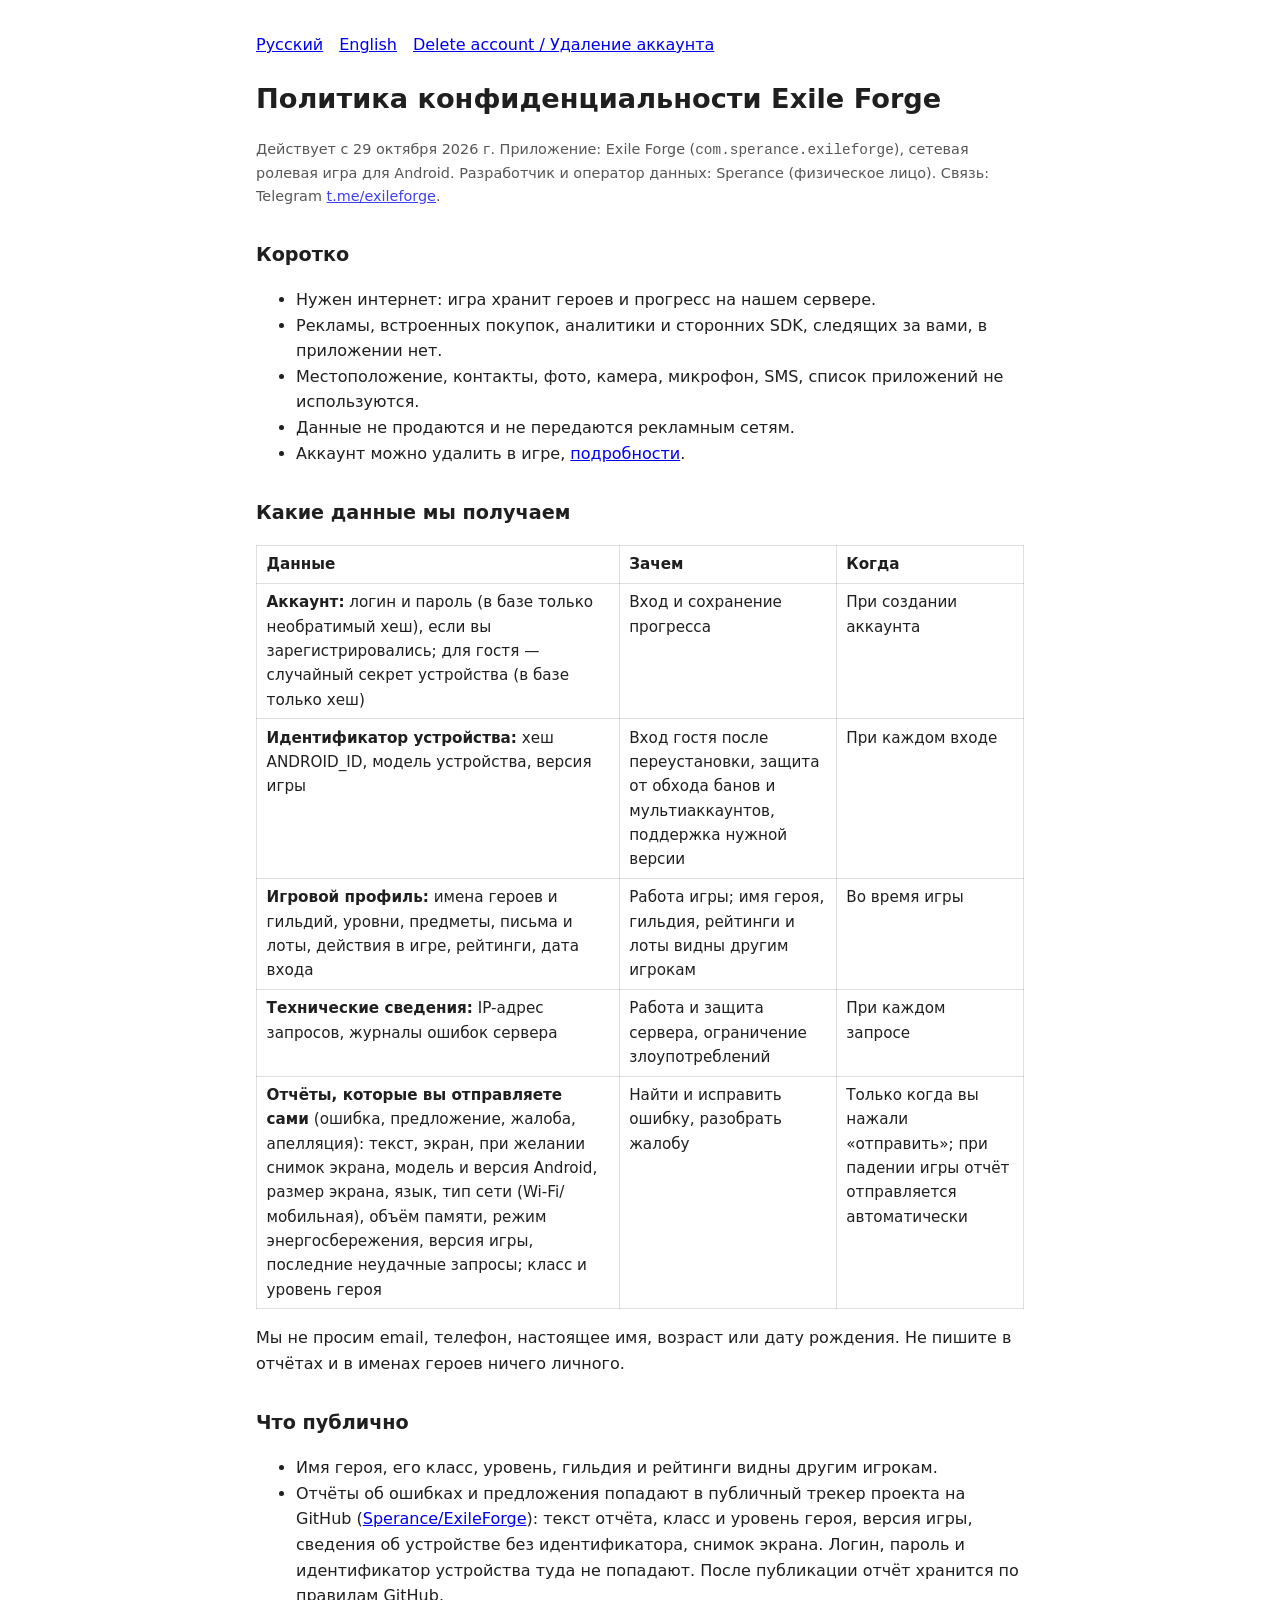
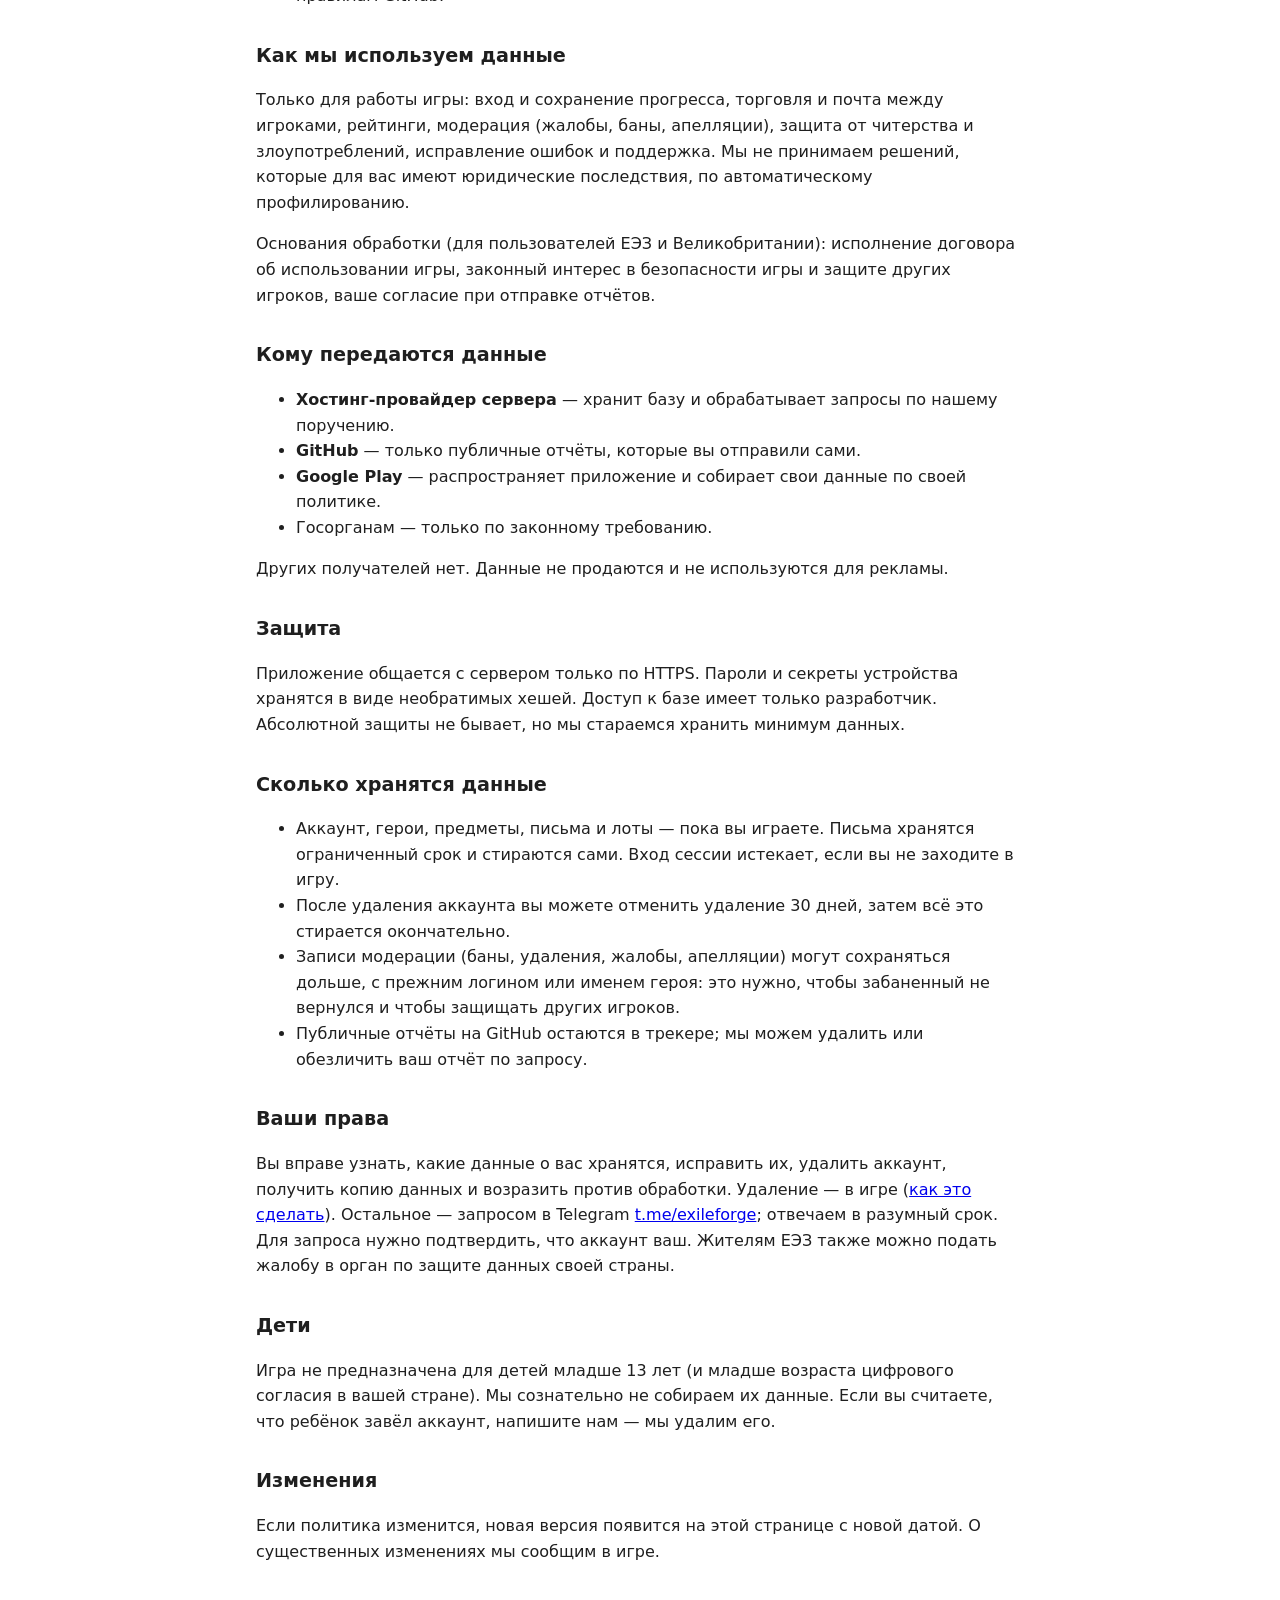
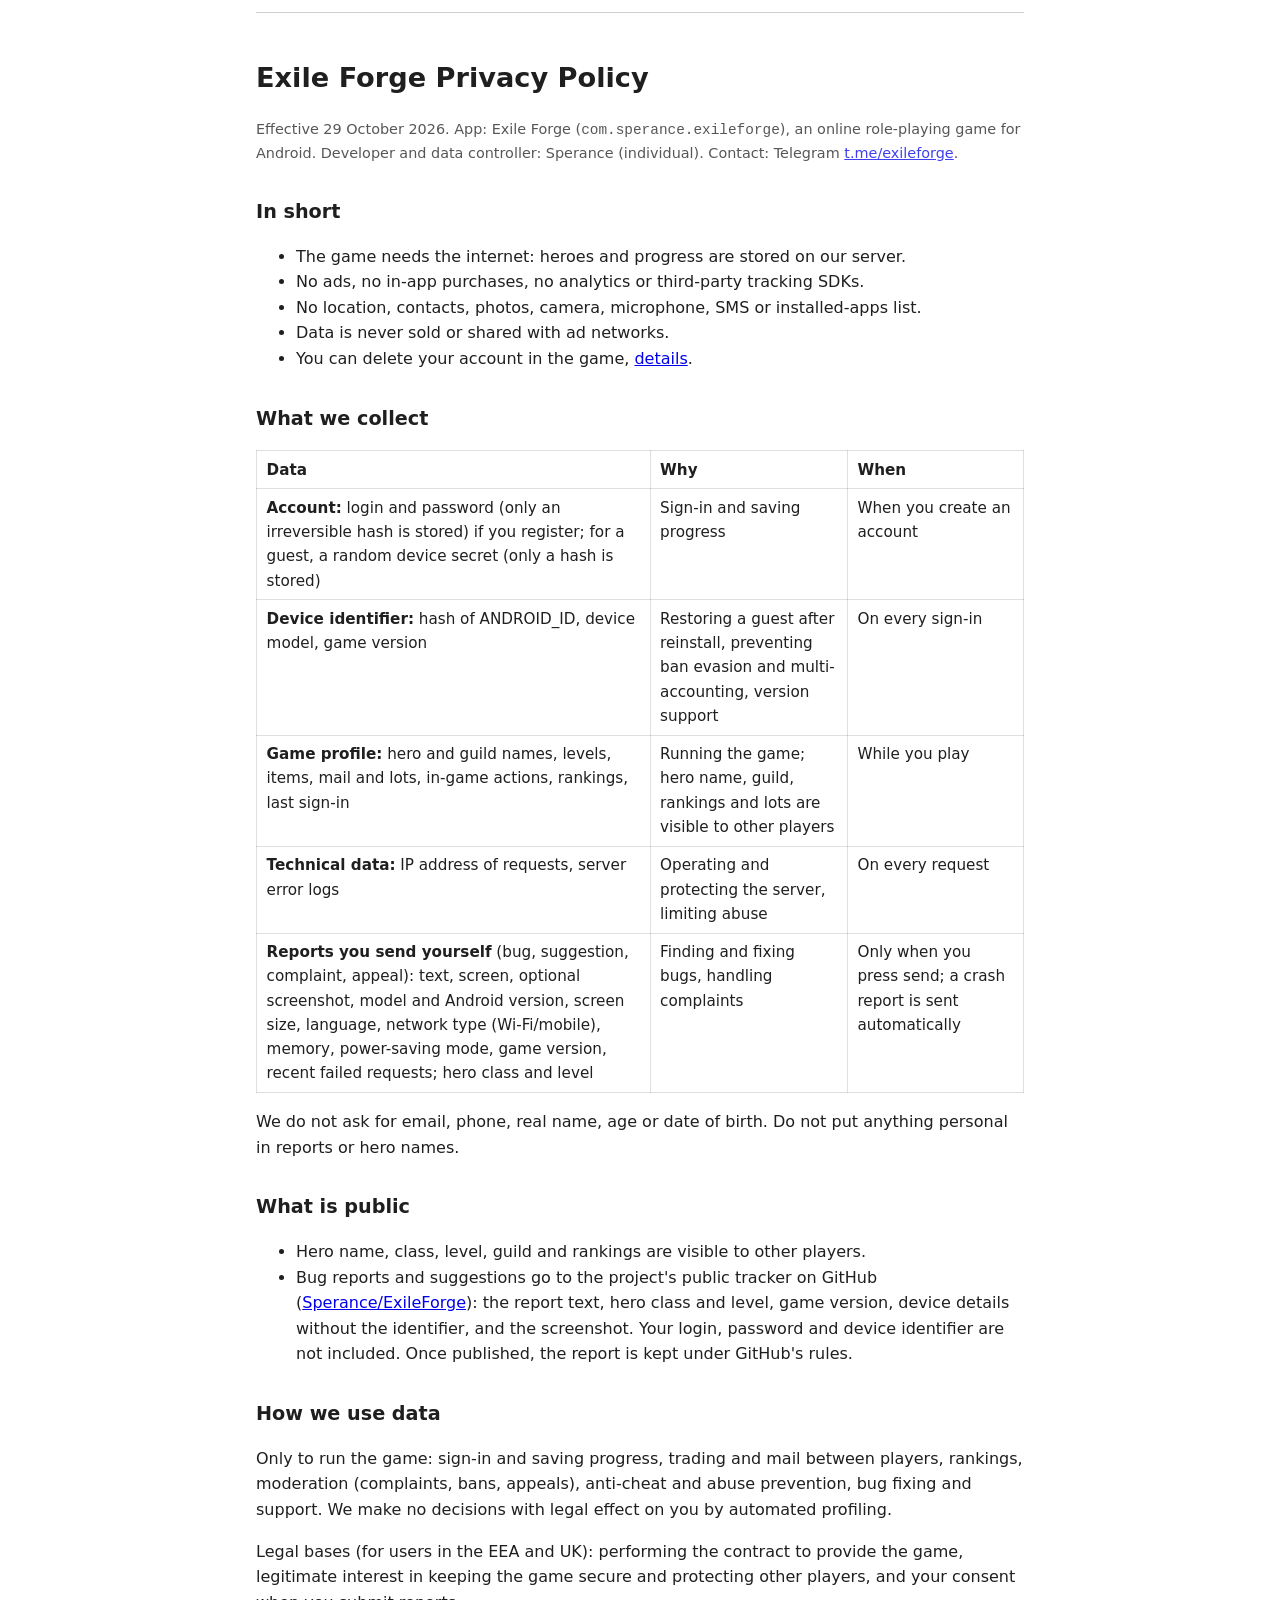
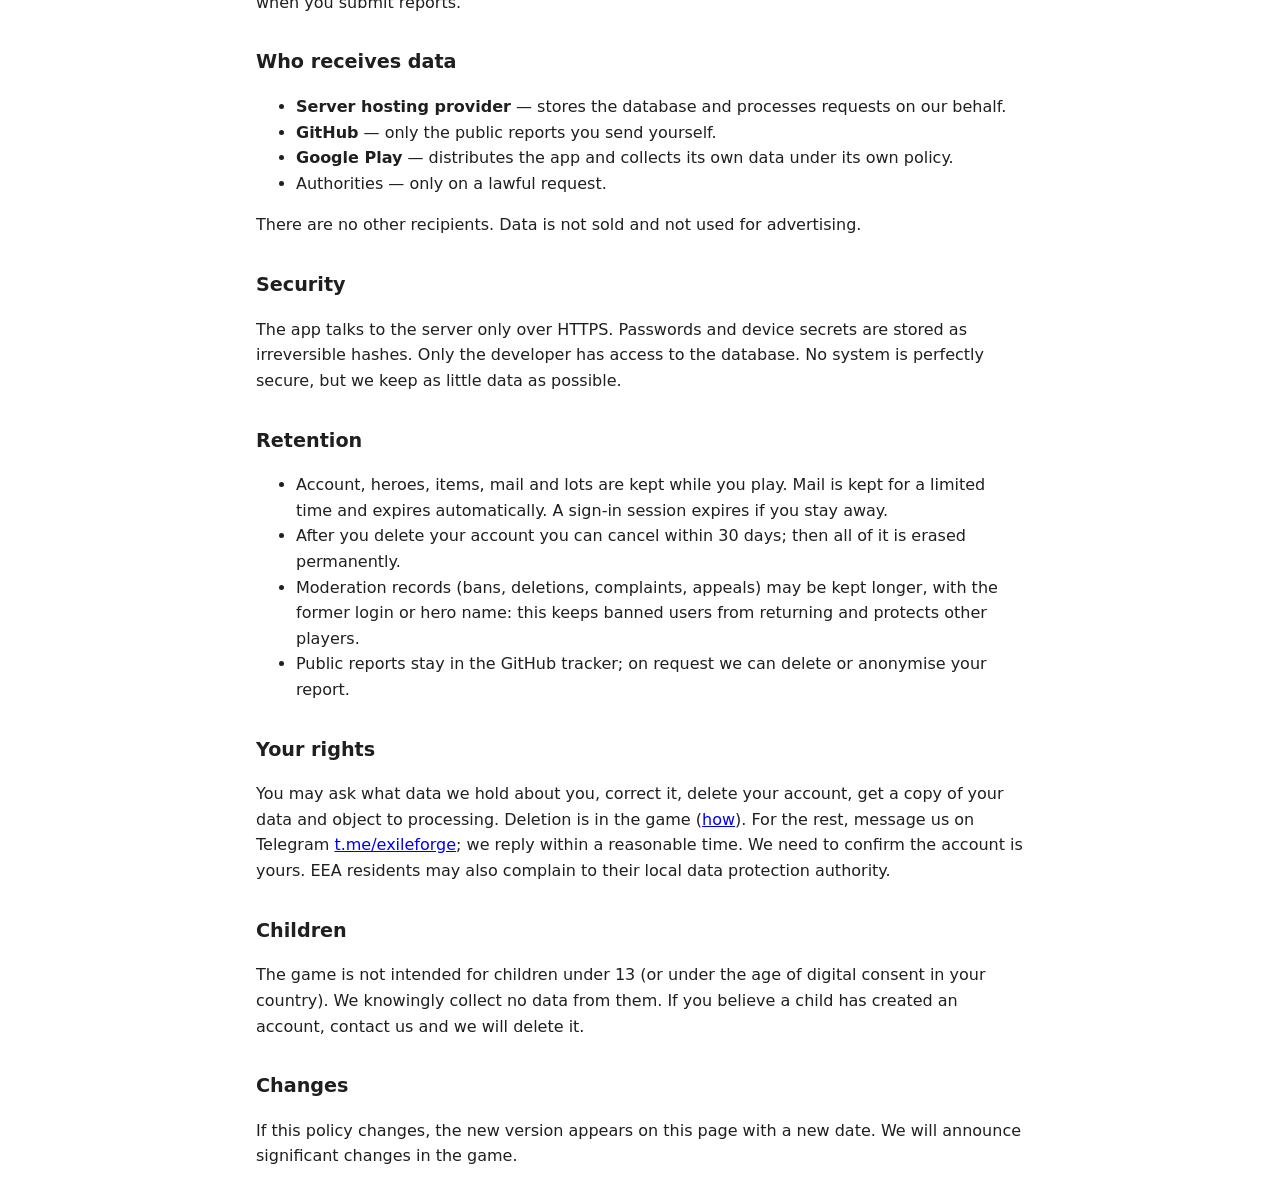
==== legal/privacy.html @ fa84dd94 "ci: publish privacy policy and account deletion pages to GitHub Pages Server-Update: no Server-Wipe:" ====
<!doctype html>
<html lang="en"><head><meta charset="utf-8"><meta name="viewport" content="width=device-width,initial-scale=1">
<title>Exile Forge — Privacy Policy / Политика конфиденциальности</title><link rel="stylesheet" href="style.css"></head>
<body>
<nav><a href="#ru">Русский</a><a href="#en">English</a><a href="delete-account.html">Delete account / Удаление аккаунта</a></nav>
<section id="ru" lang="ru">
<h1>Политика конфиденциальности Exile Forge</h1>
<p class="note">Действует с 29 октября 2026 г. Приложение: Exile Forge (<code>com.sperance.exileforge</code>), сетевая ролевая игра для Android. Разработчик и оператор данных: Sperance (физическое лицо). Связь: Telegram <a href="https://t.me/exileforge">t.me/exileforge</a>.</p>

<h2>Коротко</h2>
<ul>
<li>Нужен интернет: игра хранит героев и прогресс на нашем сервере.</li>
<li>Рекламы, встроенных покупок, аналитики и сторонних SDK, следящих за вами, в приложении нет.</li>
<li>Местоположение, контакты, фото, камера, микрофон, SMS, список приложений не используются.</li>
<li>Данные не продаются и не передаются рекламным сетям.</li>
<li>Аккаунт можно удалить в игре, <a href="delete-account.html">подробности</a>.</li>
</ul>

<h2>Какие данные мы получаем</h2>
<table>
<tr><th>Данные</th><th>Зачем</th><th>Когда</th></tr>
<tr><td><b>Аккаунт:</b> логин и пароль (в базе только необратимый хеш), если вы зарегистрировались; для гостя — случайный секрет устройства (в базе только хеш)</td><td>Вход и сохранение прогресса</td><td>При создании аккаунта</td></tr>
<tr><td><b>Идентификатор устройства:</b> хеш ANDROID_ID, модель устройства, версия игры</td><td>Вход гостя после переустановки, защита от обхода банов и мультиаккаунтов, поддержка нужной версии</td><td>При каждом входе</td></tr>
<tr><td><b>Игровой профиль:</b> имена героев и гильдий, уровни, предметы, письма и лоты, действия в игре, рейтинги, дата входа</td><td>Работа игры; имя героя, гильдия, рейтинги и лоты видны другим игрокам</td><td>Во время игры</td></tr>
<tr><td><b>Технические сведения:</b> IP-адрес запросов, журналы ошибок сервера</td><td>Работа и защита сервера, ограничение злоупотреблений</td><td>При каждом запросе</td></tr>
<tr><td><b>Отчёты, которые вы отправляете сами</b> (ошибка, предложение, жалоба, апелляция): текст, экран, при желании снимок экрана, модель и версия Android, размер экрана, язык, тип сети (Wi-Fi/мобильная), объём памяти, режим энергосбережения, версия игры, последние неудачные запросы; класс и уровень героя</td><td>Найти и исправить ошибку, разобрать жалобу</td><td>Только когда вы нажали «отправить»; при падении игры отчёт отправляется автоматически</td></tr>
</table>
<p>Мы не просим email, телефон, настоящее имя, возраст или дату рождения. Не пишите в отчётах и в именах героев ничего личного.</p>

<h2>Что публично</h2>
<ul>
<li>Имя героя, его класс, уровень, гильдия и рейтинги видны другим игрокам.</li>
<li>Отчёты об ошибках и предложения попадают в публичный трекер проекта на GitHub (<a href="https://github.com/Sperance/ExileForge/issues">Sperance/ExileForge</a>): текст отчёта, класс и уровень героя, версия игры, сведения об устройстве без идентификатора, снимок экрана. Логин, пароль и идентификатор устройства туда не попадают. После публикации отчёт хранится по правилам GitHub.</li>
</ul>

<h2>Как мы используем данные</h2>
<p>Только для работы игры: вход и сохранение прогресса, торговля и почта между игроками, рейтинги, модерация (жалобы, баны, апелляции), защита от читерства и злоупотреблений, исправление ошибок и поддержка. Мы не принимаем решений, которые для вас имеют юридические последствия, по автоматическому профилированию.</p>
<p>Основания обработки (для пользователей ЕЭЗ и Великобритании): исполнение договора об использовании игры, законный интерес в безопасности игры и защите других игроков, ваше согласие при отправке отчётов.</p>

<h2>Кому передаются данные</h2>
<ul>
<li><b>Хостинг-провайдер сервера</b> — хранит базу и обрабатывает запросы по нашему поручению.</li>
<li><b>GitHub</b> — только публичные отчёты, которые вы отправили сами.</li>
<li><b>Google Play</b> — распространяет приложение и собирает свои данные по своей политике.</li>
<li>Госорганам — только по законному требованию.</li>
</ul>
<p>Других получателей нет. Данные не продаются и не используются для рекламы.</p>

<h2>Защита</h2>
<p>Приложение общается с сервером только по HTTPS. Пароли и секреты устройства хранятся в виде необратимых хешей. Доступ к базе имеет только разработчик. Абсолютной защиты не бывает, но мы стараемся хранить минимум данных.</p>

<h2>Сколько хранятся данные</h2>
<ul>
<li>Аккаунт, герои, предметы, письма и лоты — пока вы играете. Письма хранятся ограниченный срок и стираются сами. Вход сессии истекает, если вы не заходите в игру.</li>
<li>После удаления аккаунта вы можете отменить удаление 30 дней, затем всё это стирается окончательно.</li>
<li>Записи модерации (баны, удаления, жалобы, апелляции) могут сохраняться дольше, с прежним логином или именем героя: это нужно, чтобы забаненный не вернулся и чтобы защищать других игроков.</li>
<li>Публичные отчёты на GitHub остаются в трекере; мы можем удалить или обезличить ваш отчёт по запросу.</li>
</ul>

<h2>Ваши права</h2>
<p>Вы вправе узнать, какие данные о вас хранятся, исправить их, удалить аккаунт, получить копию данных и возразить против обработки. Удаление — в игре (<a href="delete-account.html">как это сделать</a>). Остальное — запросом в Telegram <a href="https://t.me/exileforge">t.me/exileforge</a>; отвечаем в разумный срок. Для запроса нужно подтвердить, что аккаунт ваш. Жителям ЕЭЗ также можно подать жалобу в орган по защите данных своей страны.</p>

<h2>Дети</h2>
<p>Игра не предназначена для детей младше 13 лет (и младше возраста цифрового согласия в вашей стране). Мы сознательно не собираем их данные. Если вы считаете, что ребёнок завёл аккаунт, напишите нам — мы удалим его.</p>

<h2>Изменения</h2>
<p>Если политика изменится, новая версия появится на этой странице с новой датой. О существенных изменениях мы сообщим в игре.</p>
</section>
<hr>
<section id="en" lang="en">
<h1>Exile Forge Privacy Policy</h1>
<p class="note">Effective 29 October 2026. App: Exile Forge (<code>com.sperance.exileforge</code>), an online role-playing game for Android. Developer and data controller: Sperance (individual). Contact: Telegram <a href="https://t.me/exileforge">t.me/exileforge</a>.</p>

<h2>In short</h2>
<ul>
<li>The game needs the internet: heroes and progress are stored on our server.</li>
<li>No ads, no in-app purchases, no analytics or third-party tracking SDKs.</li>
<li>No location, contacts, photos, camera, microphone, SMS or installed-apps list.</li>
<li>Data is never sold or shared with ad networks.</li>
<li>You can delete your account in the game, <a href="delete-account.html">details</a>.</li>
</ul>

<h2>What we collect</h2>
<table>
<tr><th>Data</th><th>Why</th><th>When</th></tr>
<tr><td><b>Account:</b> login and password (only an irreversible hash is stored) if you register; for a guest, a random device secret (only a hash is stored)</td><td>Sign-in and saving progress</td><td>When you create an account</td></tr>
<tr><td><b>Device identifier:</b> hash of ANDROID_ID, device model, game version</td><td>Restoring a guest after reinstall, preventing ban evasion and multi-accounting, version support</td><td>On every sign-in</td></tr>
<tr><td><b>Game profile:</b> hero and guild names, levels, items, mail and lots, in-game actions, rankings, last sign-in</td><td>Running the game; hero name, guild, rankings and lots are visible to other players</td><td>While you play</td></tr>
<tr><td><b>Technical data:</b> IP address of requests, server error logs</td><td>Operating and protecting the server, limiting abuse</td><td>On every request</td></tr>
<tr><td><b>Reports you send yourself</b> (bug, suggestion, complaint, appeal): text, screen, optional screenshot, model and Android version, screen size, language, network type (Wi-Fi/mobile), memory, power-saving mode, game version, recent failed requests; hero class and level</td><td>Finding and fixing bugs, handling complaints</td><td>Only when you press send; a crash report is sent automatically</td></tr>
</table>
<p>We do not ask for email, phone, real name, age or date of birth. Do not put anything personal in reports or hero names.</p>

<h2>What is public</h2>
<ul>
<li>Hero name, class, level, guild and rankings are visible to other players.</li>
<li>Bug reports and suggestions go to the project's public tracker on GitHub (<a href="https://github.com/Sperance/ExileForge/issues">Sperance/ExileForge</a>): the report text, hero class and level, game version, device details without the identifier, and the screenshot. Your login, password and device identifier are not included. Once published, the report is kept under GitHub's rules.</li>
</ul>

<h2>How we use data</h2>
<p>Only to run the game: sign-in and saving progress, trading and mail between players, rankings, moderation (complaints, bans, appeals), anti-cheat and abuse prevention, bug fixing and support. We make no decisions with legal effect on you by automated profiling.</p>
<p>Legal bases (for users in the EEA and UK): performing the contract to provide the game, legitimate interest in keeping the game secure and protecting other players, and your consent when you submit reports.</p>

<h2>Who receives data</h2>
<ul>
<li><b>Server hosting provider</b> — stores the database and processes requests on our behalf.</li>
<li><b>GitHub</b> — only the public reports you send yourself.</li>
<li><b>Google Play</b> — distributes the app and collects its own data under its own policy.</li>
<li>Authorities — only on a lawful request.</li>
</ul>
<p>There are no other recipients. Data is not sold and not used for advertising.</p>

<h2>Security</h2>
<p>The app talks to the server only over HTTPS. Passwords and device secrets are stored as irreversible hashes. Only the developer has access to the database. No system is perfectly secure, but we keep as little data as possible.</p>

<h2>Retention</h2>
<ul>
<li>Account, heroes, items, mail and lots are kept while you play. Mail is kept for a limited time and expires automatically. A sign-in session expires if you stay away.</li>
<li>After you delete your account you can cancel within 30 days; then all of it is erased permanently.</li>
<li>Moderation records (bans, deletions, complaints, appeals) may be kept longer, with the former login or hero name: this keeps banned users from returning and protects other players.</li>
<li>Public reports stay in the GitHub tracker; on request we can delete or anonymise your report.</li>
</ul>

<h2>Your rights</h2>
<p>You may ask what data we hold about you, correct it, delete your account, get a copy of your data and object to processing. Deletion is in the game (<a href="delete-account.html">how</a>). For the rest, message us on Telegram <a href="https://t.me/exileforge">t.me/exileforge</a>; we reply within a reasonable time. We need to confirm the account is yours. EEA residents may also complain to their local data protection authority.</p>

<h2>Children</h2>
<p>The game is not intended for children under 13 (or under the age of digital consent in your country). We knowingly collect no data from them. If you believe a child has created an account, contact us and we will delete it.</p>

<h2>Changes</h2>
<p>If this policy changes, the new version appears on this page with a new date. We will announce significant changes in the game.</p>
</section>
</body></html>
---- legal/style.css ----
:root{color-scheme:light dark}
body{font:16px/1.6 system-ui,-apple-system,"Segoe UI",Roboto,sans-serif;max-width:48rem;margin:2rem auto;padding:0 1rem;color:#1f1f1f;background:#fff}
@media(prefers-color-scheme:dark){body{color:#e6e6e6;background:#141414}a{color:#e0b44c}}
h1{font-size:1.7rem;line-height:1.25}h2{font-size:1.2rem;margin-top:2rem}
table{border-collapse:collapse;width:100%;font-size:.95rem}th,td{border:1px solid #8884;padding:.4rem .6rem;text-align:left;vertical-align:top}
nav{display:flex;gap:1rem;flex-wrap:wrap;margin-bottom:1.5rem}hr{margin:3rem 0;border:0;border-top:1px solid #8886}
.note{font-size:.9rem;opacity:.75}
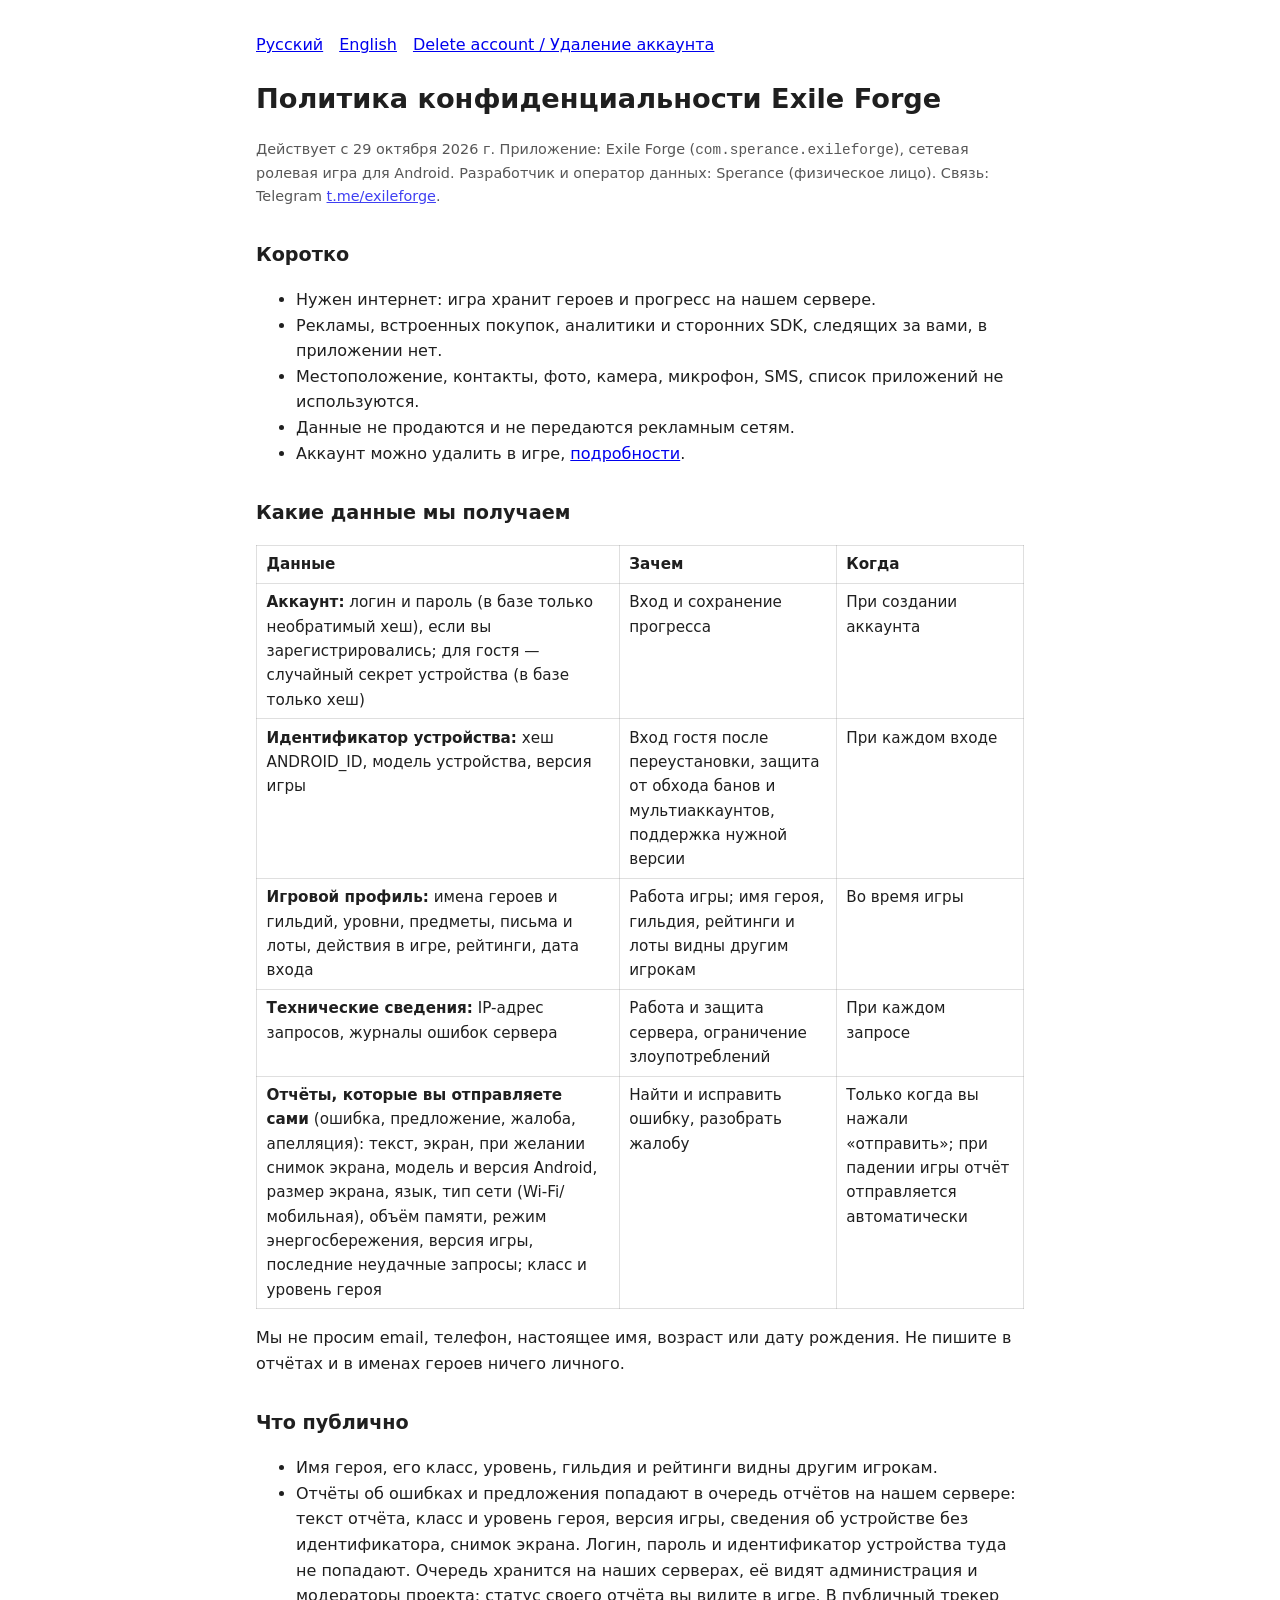
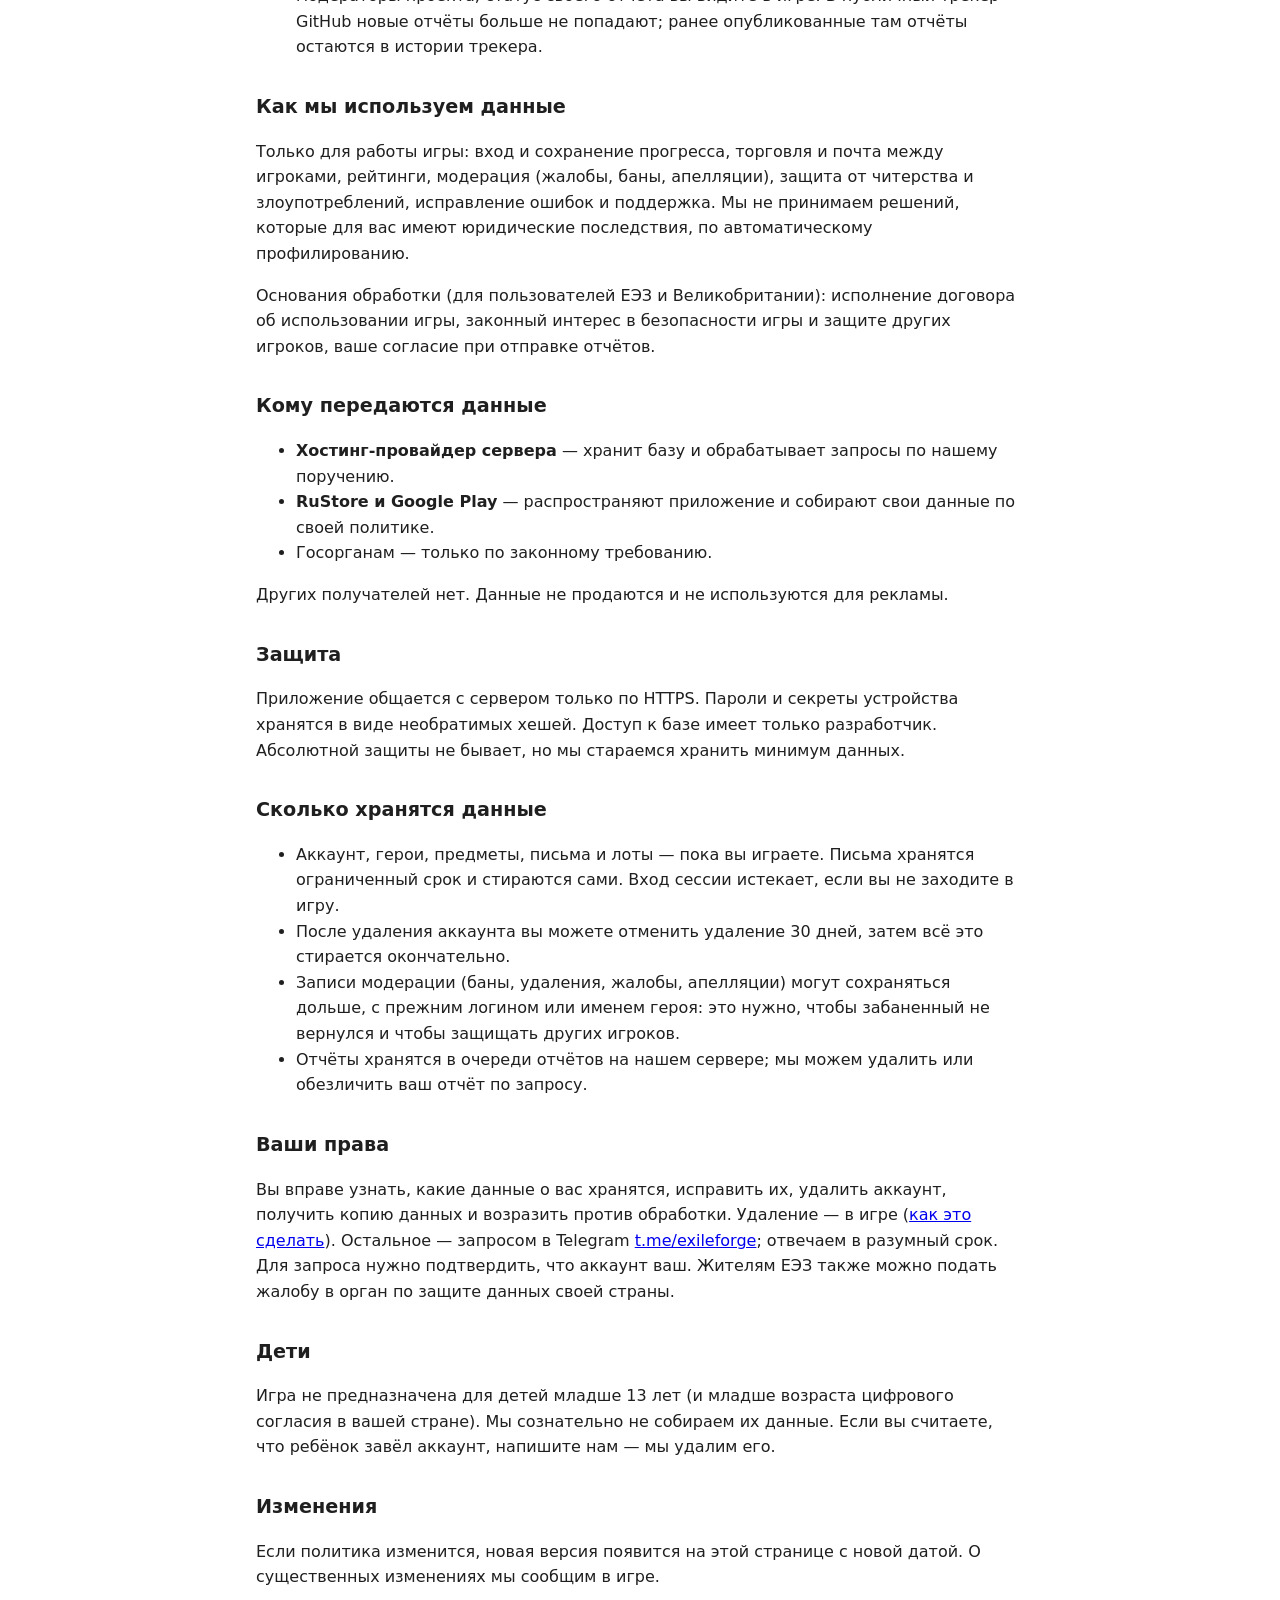
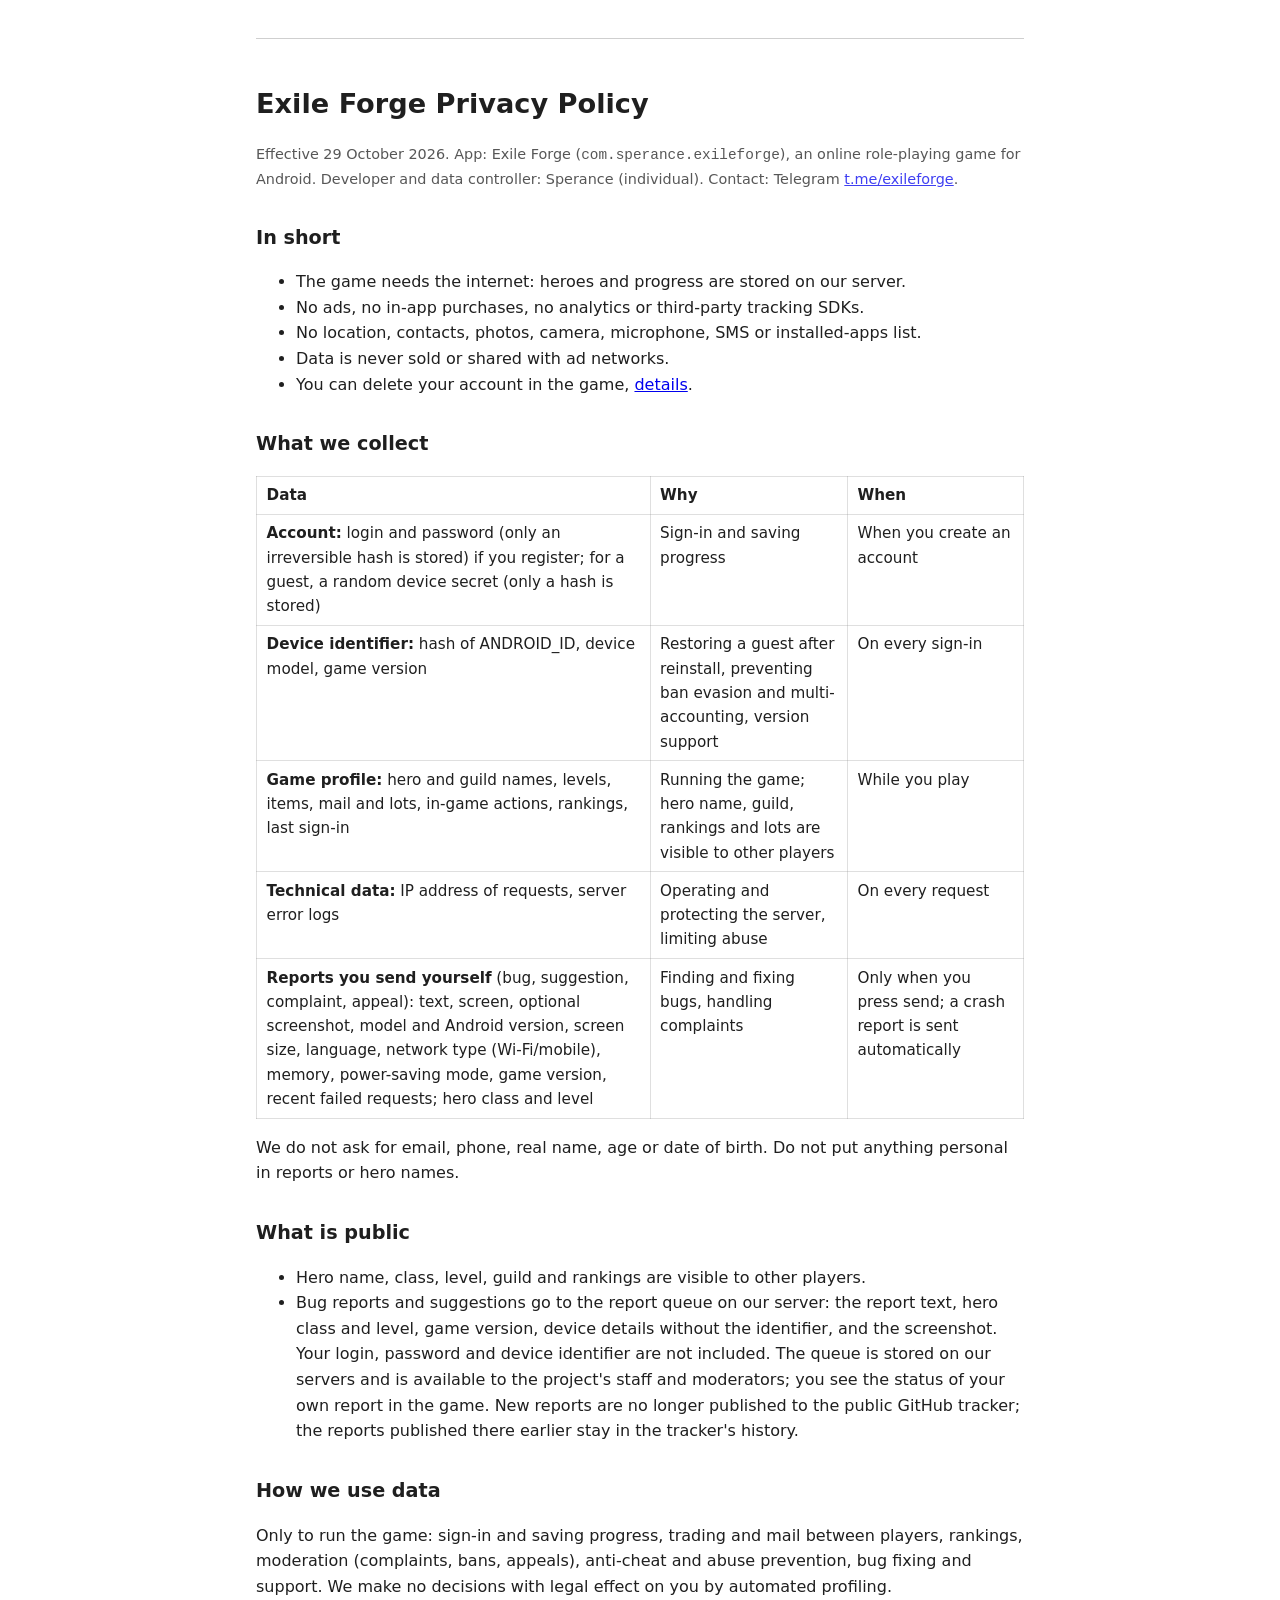
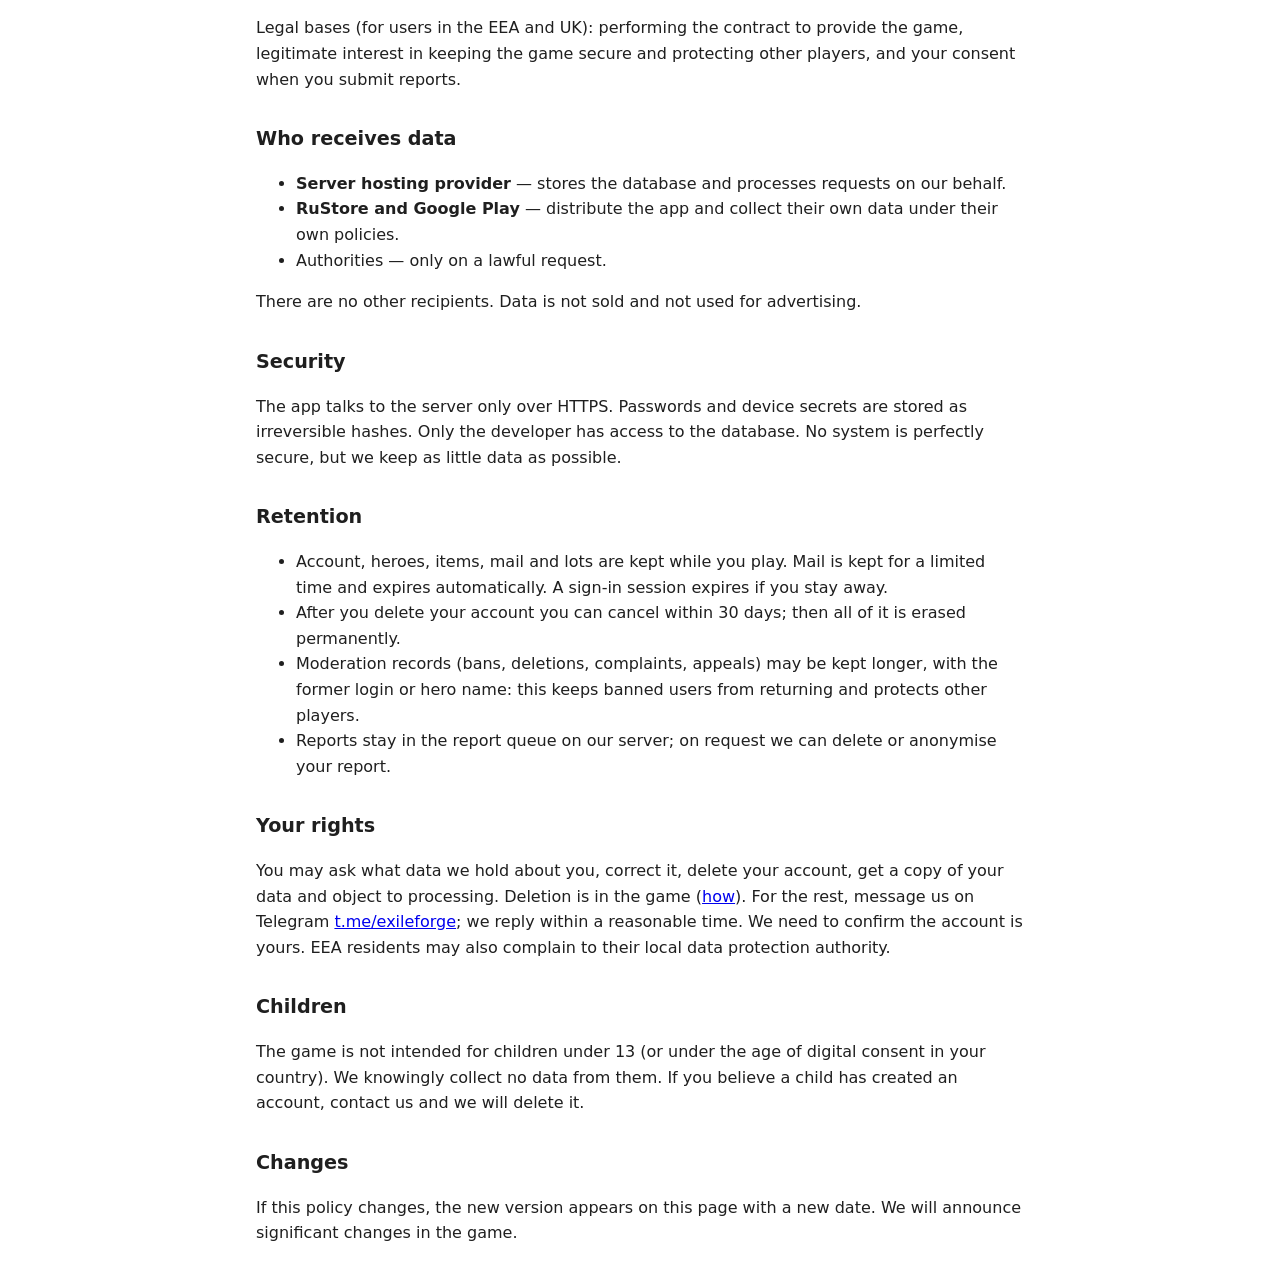
==== commit ceb6a87f: "fix: state where the player reports go now The privacy policy and the account deletion page told the" ====
--- a/legal/privacy.html
+++ b/legal/privacy.html
@@ -30,7 +30,7 @@
 <h2>Что публично</h2>
 <ul>
 <li>Имя героя, его класс, уровень, гильдия и рейтинги видны другим игрокам.</li>
-<li>Отчёты об ошибках и предложения попадают в публичный трекер проекта на GitHub (<a href="https://github.com/Sperance/ExileForge/issues">Sperance/ExileForge</a>): текст отчёта, класс и уровень героя, версия игры, сведения об устройстве без идентификатора, снимок экрана. Логин, пароль и идентификатор устройства туда не попадают. После публикации отчёт хранится по правилам GitHub.</li>
+<li>Отчёты об ошибках и предложения попадают в очередь отчётов на нашем сервере: текст отчёта, класс и уровень героя, версия игры, сведения об устройстве без идентификатора, снимок экрана. Логин, пароль и идентификатор устройства туда не попадают. Очередь хранится на наших серверах, её видят администрация и модераторы проекта; статус своего отчёта вы видите в игре. В публичный трекер GitHub новые отчёты больше не попадают; ранее опубликованные там отчёты остаются в истории трекера.</li>
 </ul>
 
 <h2>Как мы используем данные</h2>
@@ -40,8 +40,7 @@
 <h2>Кому передаются данные</h2>
 <ul>
 <li><b>Хостинг-провайдер сервера</b> — хранит базу и обрабатывает запросы по нашему поручению.</li>
-<li><b>GitHub</b> — только публичные отчёты, которые вы отправили сами.</li>
-<li><b>Google Play</b> — распространяет приложение и собирает свои данные по своей политике.</li>
+<li><b>RuStore и Google Play</b> — распространяют приложение и собирают свои данные по своей политике.</li>
 <li>Госорганам — только по законному требованию.</li>
 </ul>
 <p>Других получателей нет. Данные не продаются и не используются для рекламы.</p>
@@ -54,7 +53,7 @@
 <li>Аккаунт, герои, предметы, письма и лоты — пока вы играете. Письма хранятся ограниченный срок и стираются сами. Вход сессии истекает, если вы не заходите в игру.</li>
 <li>После удаления аккаунта вы можете отменить удаление 30 дней, затем всё это стирается окончательно.</li>
 <li>Записи модерации (баны, удаления, жалобы, апелляции) могут сохраняться дольше, с прежним логином или именем героя: это нужно, чтобы забаненный не вернулся и чтобы защищать других игроков.</li>
-<li>Публичные отчёты на GitHub остаются в трекере; мы можем удалить или обезличить ваш отчёт по запросу.</li>
+<li>Отчёты хранятся в очереди отчётов на нашем сервере; мы можем удалить или обезличить ваш отчёт по запросу.</li>
 </ul>
 
 <h2>Ваши права</h2>
@@ -94,7 +93,7 @@
 <h2>What is public</h2>
 <ul>
 <li>Hero name, class, level, guild and rankings are visible to other players.</li>
-<li>Bug reports and suggestions go to the project's public tracker on GitHub (<a href="https://github.com/Sperance/ExileForge/issues">Sperance/ExileForge</a>): the report text, hero class and level, game version, device details without the identifier, and the screenshot. Your login, password and device identifier are not included. Once published, the report is kept under GitHub's rules.</li>
+<li>Bug reports and suggestions go to the report queue on our server: the report text, hero class and level, game version, device details without the identifier, and the screenshot. Your login, password and device identifier are not included. The queue is stored on our servers and is available to the project's staff and moderators; you see the status of your own report in the game. New reports are no longer published to the public GitHub tracker; the reports published there earlier stay in the tracker's history.</li>
 </ul>
 
 <h2>How we use data</h2>
@@ -104,8 +103,7 @@
 <h2>Who receives data</h2>
 <ul>
 <li><b>Server hosting provider</b> — stores the database and processes requests on our behalf.</li>
-<li><b>GitHub</b> — only the public reports you send yourself.</li>
-<li><b>Google Play</b> — distributes the app and collects its own data under its own policy.</li>
+<li><b>RuStore and Google Play</b> — distribute the app and collect their own data under their own policies.</li>
 <li>Authorities — only on a lawful request.</li>
 </ul>
 <p>There are no other recipients. Data is not sold and not used for advertising.</p>
@@ -118,7 +116,7 @@
 <li>Account, heroes, items, mail and lots are kept while you play. Mail is kept for a limited time and expires automatically. A sign-in session expires if you stay away.</li>
 <li>After you delete your account you can cancel within 30 days; then all of it is erased permanently.</li>
 <li>Moderation records (bans, deletions, complaints, appeals) may be kept longer, with the former login or hero name: this keeps banned users from returning and protects other players.</li>
-<li>Public reports stay in the GitHub tracker; on request we can delete or anonymise your report.</li>
+<li>Reports stay in the report queue on our server; on request we can delete or anonymise your report.</li>
 </ul>
 
 <h2>Your rights</h2>
